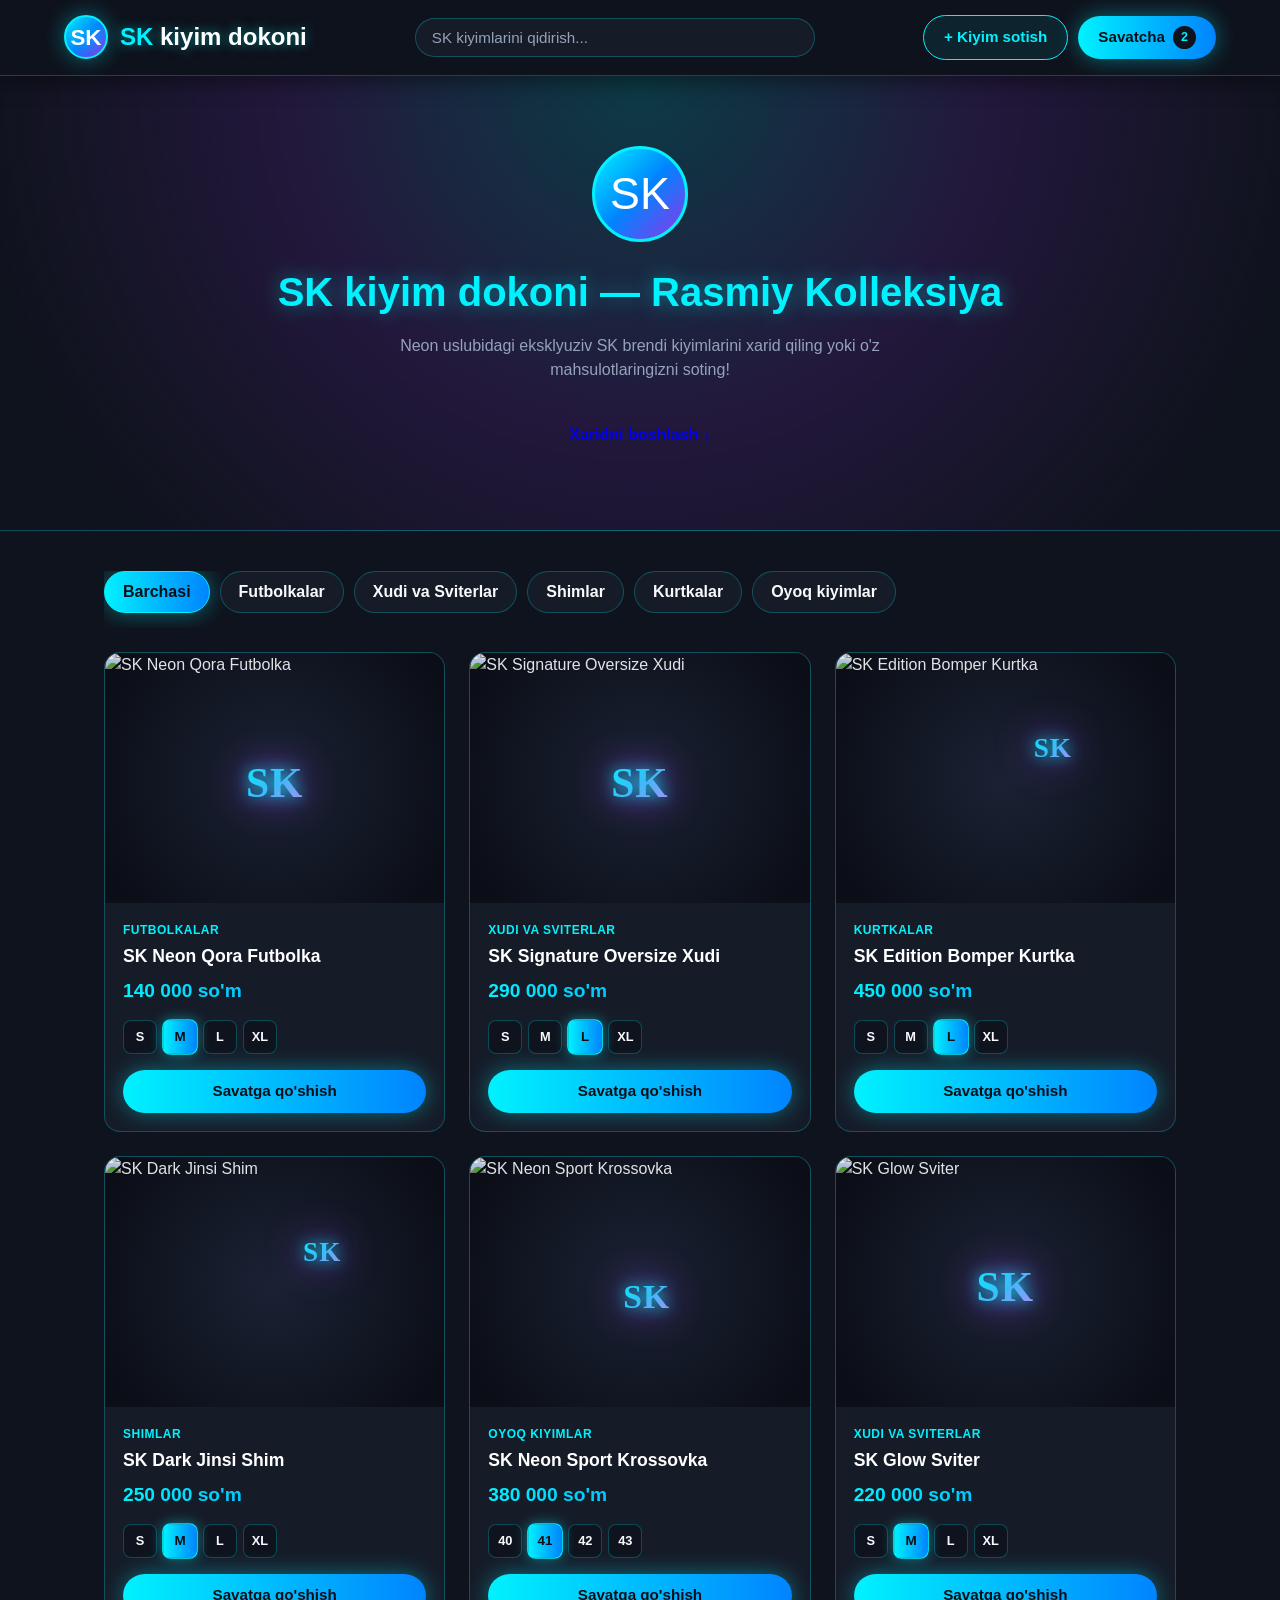
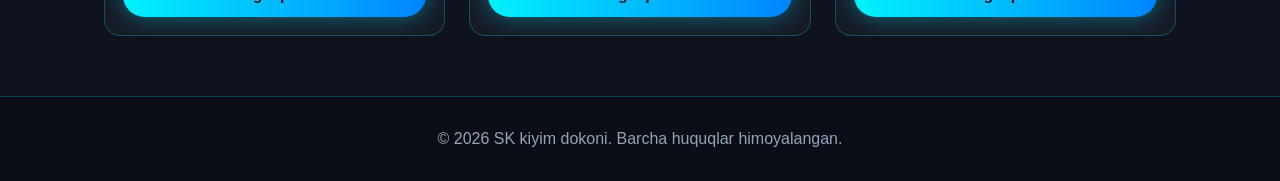
==== index.html @ 59a198b8 "sk kiyim" ====
<!DOCTYPE html>
<html lang="uz">
<head>
    <meta charset="UTF-8">
    <meta name="viewport" content="width=device-width, initial-scale=1.0">
    <title>SK kiyim dokoni — Rasmiy brend do'koni</title>
    <style>
        :root {
            --bg: #0f131d;
            --card-bg: #161b28;
            --cyan: #00f2fe;
            --blue: #0084ff;
            --purple: #9333ea;
            --text: #f8fafc;
            --muted: #94a3b8;
            --border: rgba(0, 242, 254, 0.25);
            --glow: 0 0 22px rgba(0, 242, 254, 0.4);
            --gradient-main: linear-gradient(135deg, #00f2fe 0%, #0084ff 50%, #9333ea 100%);
            --gradient-btn: linear-gradient(90deg, #00f2fe 0%, #0084ff 100%);
            --success: #00f2fe;
            --danger: #f43f5e;
        }

        * {
            box-sizing: border-box;
            margin: 0;
            padding: 0;
            font-family: 'Segoe UI', Tahoma, Geneva, Verdana, sans-serif;
        }

        html {
            scroll-behavior: smooth;
        }

        body {
            background-color: var(--bg);
            color: var(--text);
            line-height: 1.5;
            overflow-x: hidden;
        }

        /* ================= ANIMATSIYALAR ================= */
        @keyframes fadeInUp {
            from { opacity: 0; transform: translateY(25px); }
            to { opacity: 1; transform: translateY(0); }
        }

        @keyframes modalPop {
            from { opacity: 0; transform: scale(0.88) translateY(15px); }
            to { opacity: 1; transform: scale(1) translateY(0); }
        }

        @keyframes floatSlow {
            0%, 100% { transform: translateY(0px); }
            50% { transform: translateY(-6px); }
        }

        @keyframes pulseNeon {
            0%, 100% { 
                filter: drop-shadow(0 0 8px #00f2fe) drop-shadow(0 0 18px #9333ea);
                transform: scale(1);
            }
            50% { 
                filter: drop-shadow(0 0 14px #00f2fe) drop-shadow(0 0 28px #9333ea);
                transform: scale(1.05);
            }
        }

        /* ================= HEADER ================= */
        header {
            background: rgba(15, 19, 29, 0.92);
            backdrop-filter: blur(12px);
            border-bottom: 1px solid var(--border);
            position: sticky;
            top: 0;
            z-index: 100;
            padding: 15px 5%;
            display: flex;
            flex-wrap: wrap;
            justify-content: space-between;
            align-items: center;
            gap: 15px;
            box-shadow: 0 4px 25px rgba(0, 0, 0, 0.5);
        }

        .logo {
            display: flex;
            align-items: center;
            gap: 12px;
            font-size: 1.5rem;
            font-weight: 800;
            color: var(--cyan);
            text-decoration: none;
            text-shadow: 0 0 12px rgba(0, 242, 254, 0.5);
            transition: transform 0.3s ease;
        }

        .logo-circle {
            width: 44px;
            height: 44px;
            border-radius: 50%;
            background: var(--gradient-main);
            border: 2px solid var(--cyan);
            display: flex;
            align-items: center;
            justify-content: center;
            color: #ffffff;
            font-family: 'Brush Script MT', cursive, sans-serif;
            font-size: 1.4rem;
            box-shadow: var(--glow);
        }

        .logo:hover {
            transform: scale(1.03);
        }

        .logo span {
            color: #ffffff;
            font-weight: 600;
        }

        .search-bar {
            flex: 1;
            max-width: 400px;
            min-width: 200px;
            display: flex;
        }

        .search-bar input {
            width: 100%;
            padding: 10px 16px;
            background: var(--card-bg);
            color: var(--text);
            border: 1px solid var(--border);
            border-radius: 999px;
            font-size: 0.95rem;
            outline: none;
            transition: all 0.25s ease;
        }

        .search-bar input::placeholder {
            color: var(--muted);
        }

        .search-bar input:focus {
            border-color: var(--cyan);
            box-shadow: 0 0 15px rgba(0, 242, 254, 0.25);
        }

        .header-actions {
            display: flex;
            gap: 10px;
            align-items: center;
        }

        .btn {
            padding: 10px 20px;
            border: none;
            border-radius: 999px;
            font-size: 0.95rem;
            font-weight: 700;
            cursor: pointer;
            text-decoration: none;
            transition: transform 0.15s ease, box-shadow 0.25s ease, background 0.25s ease;
            display: inline-flex;
            align-items: center;
            justify-content: center;
            gap: 8px;
        }

        .btn:active {
            transform: scale(0.95);
        }

        .btn-primary {
            background: var(--gradient-btn);
            color: #0b0f17;
            box-shadow: var(--glow);
        }

        .btn-primary:hover {
            box-shadow: 0 0 28px rgba(0, 242, 254, 0.7);
            transform: translateY(-2px);
        }

        .btn-outline {
            background: rgba(0, 242, 254, 0.08);
            border: 1px solid var(--cyan);
            color: var(--cyan);
        }

        .btn-outline:hover {
            background: rgba(0, 242, 254, 0.18);
            box-shadow: 0 0 16px rgba(0, 242, 254, 0.35);
        }

        .badge {
            background: #0f131d;
            color: var(--cyan);
            font-size: 0.78rem;
            font-weight: 800;
            padding: 2px 8px;
            border-radius: 999px;
        }

        /* ================= HERO BANNER ================= */
        .hero {
            background: radial-gradient(circle at top center, rgba(0, 242, 254, 0.18) 0%, rgba(147, 51, 234, 0.15) 45%, #0f131d 85%);
            border-bottom: 1px solid var(--border);
            padding: 70px 5%;
            text-align: center;
        }

        .hero-badge {
            width: 96px;
            height: 96px;
            margin: 0 auto 20px;
            border-radius: 50%;
            background: var(--gradient-main);
            border: 3px solid var(--cyan);
            display: flex;
            align-items: center;
            justify-content: center;
            font-family: 'Brush Script MT', cursive, sans-serif;
            font-size: 2.8rem;
            color: #ffffff;
            animation: pulseNeon 3s infinite ease-in-out;
        }

        .hero h1 {
            font-size: 2.5rem;
            margin-bottom: 12px;
            color: var(--cyan);
            text-shadow: 0 0 20px rgba(0, 242, 254, 0.45);
            animation: fadeInUp 0.7s ease-out forwards;
        }

        .hero p {
            color: var(--muted);
            max-width: 600px;
            margin: 0 auto 28px;
            opacity: 0;
            animation: fadeInUp 0.7s ease-out 0.2s forwards;
        }

        .hero .btn {
            opacity: 0;
            animation: fadeInUp 0.7s ease-out 0.4s forwards, floatSlow 3s ease-in-out 1.2s infinite;
            padding: 13px 30px;
            font-size: 1rem;
        }

        /* ================= KATEGORIYA FILTRI (SOF CSS) ================= */
        .container {
            max-width: 1200px;
            margin: 40px auto;
            padding: 0 5%;
        }

        .filter-radio {
            display: none;
        }

        .categories {
            display: flex;
            gap: 10px;
            overflow-x: auto;
            padding-bottom: 15px;
            margin-bottom: 24px;
        }

        .cat-btn {
            padding: 8px 18px;
            background: var(--card-bg);
            color: var(--text);
            border: 1px solid var(--border);
            border-radius: 999px;
            cursor: pointer;
            font-weight: 600;
            white-space: nowrap;
            transition: all 0.25s ease;
            user-select: none;
        }

        .cat-btn:hover {
            transform: translateY(-2px);
            border-color: var(--cyan);
            color: var(--cyan);
        }

        #cat-all:checked ~ .categories label[for="cat-all"],
        #cat-tshirt:checked ~ .categories label[for="cat-tshirt"],
        #cat-hoodie:checked ~ .categories label[for="cat-hoodie"],
        #cat-pants:checked ~ .categories label[for="cat-pants"],
        #cat-jacket:checked ~ .categories label[for="cat-jacket"],
        #cat-shoes:checked ~ .categories label[for="cat-shoes"] {
            background: var(--gradient-btn);
            color: #0b0f17;
            border-color: var(--cyan);
            box-shadow: var(--glow);
        }

        /* Filtrlash mantiqi */
        #cat-tshirt:checked ~ .products-grid .product-card:not([data-cat="tshirt"]),
        #cat-hoodie:checked ~ .products-grid .product-card:not([data-cat="hoodie"]),
        #cat-pants:checked ~ .products-grid .product-card:not([data-cat="pants"]),
        #cat-jacket:checked ~ .products-grid .product-card:not([data-cat="jacket"]),
        #cat-shoes:checked ~ .products-grid .product-card:not([data-cat="shoes"]) {
            display: none;
        }

        /* ================= PRODUCT GRID ================= */
        .products-grid {
            display: grid;
            grid-template-columns: repeat(auto-fill, minmax(260px, 1fr));
            gap: 24px;
        }

        .product-card {
            background: var(--card-bg);
            border: 1px solid var(--border);
            border-radius: 16px;
            overflow: hidden;
            display: flex;
            flex-direction: column;
            animation: fadeInUp 0.5s ease-out forwards;
            transition: transform 0.35s ease, box-shadow 0.35s ease, border-color 0.35s ease;
        }

        .product-card:hover {
            transform: translateY(-8px);
            border-color: var(--cyan);
            box-shadow: 0 12px 32px rgba(0, 242, 254, 0.22);
        }

        .img-wrapper {
            width: 100%;
            height: 250px;
            overflow: hidden;
            background: radial-gradient(circle at center, #1b2234 0%, #0b0e17 90%);
            position: relative;
        }

        .product-img {
            width: 100%;
            height: 100%;
            object-fit: cover;
            filter: brightness(0.88) contrast(1.06);
            transition: transform 0.5s ease;
        }

        .product-card:hover .product-img {
            transform: scale(1.08);
        }

        /* Kiyimdagi Neon SK Brend Yozuvi */
        .sk-brand-print {
            position: absolute;
            top: 52%;
            left: 50%;
            transform: translate(-50%, -50%);
            font-family: 'Brush Script MT', 'Segoe Script', cursive;
            font-size: 2.6rem;
            font-weight: 900;
            background: linear-gradient(135deg, #00f2fe 0%, #38bdf8 50%, #c084fc 100%);
            -webkit-background-clip: text;
            -webkit-text-fill-color: transparent;
            filter: drop-shadow(0 0 8px rgba(0, 242, 254, 0.95)) drop-shadow(0 0 18px rgba(147, 51, 234, 0.85));
            pointer-events: none;
            user-select: none;
            letter-spacing: 1px;
        }

        .sk-brand-print.chest {
            top: 38%;
            left: 64%;
            font-size: 1.7rem;
        }

        .sk-brand-print.shoe {
            top: 56%;
            left: 52%;
            font-size: 2.1rem;
        }

        .product-info {
            padding: 18px;
            display: flex;
            flex-direction: column;
            flex: 1;
        }

        .product-cat {
            font-size: 0.75rem;
            text-transform: uppercase;
            color: var(--cyan);
            font-weight: 700;
            letter-spacing: 0.5px;
            margin-bottom: 4px;
        }

        .product-title {
            font-size: 1.1rem;
            font-weight: 700;
            color: #ffffff;
            margin-bottom: 8px;
        }

        .product-price {
            font-size: 1.2rem;
            font-weight: 800;
            background: var(--gradient-btn);
            -webkit-background-clip: text;
            -webkit-text-fill-color: transparent;
            margin-bottom: 14px;
        }

        /* O'lcham tanlash (Sof CSS Radio) */
        .sizes {
            display: flex;
            gap: 6px;
            margin-bottom: 16px;
        }

        .sizes input[type="radio"] {
            display: none;
        }

        .size-label {
            width: 34px;
            height: 34px;
            border: 1px solid var(--border);
            background: #0f131d;
            color: var(--text);
            border-radius: 8px;
            font-size: 0.8rem;
            font-weight: 600;
            cursor: pointer;
            display: flex;
            align-items: center;
            justify-content: center;
            transition: all 0.2s ease;
        }

        .size-label:hover {
            border-color: var(--cyan);
            color: var(--cyan);
            transform: scale(1.08);
        }

        .sizes input[type="radio"]:checked + .size-label {
            background: var(--gradient-btn);
            color: #0b0f17;
            border-color: var(--cyan);
            box-shadow: 0 0 12px rgba(0, 242, 254, 0.45);
            transform: scale(1.05);
        }

        .add-cart-btn {
            margin-top: auto;
            width: 100%;
        }

        /* ================= MODAL OYNALAR (:target) ================= */
        .modal-overlay {
            position: fixed;
            inset: 0;
            background: rgba(8, 10, 15, 0.8);
            backdrop-filter: blur(6px);
            display: none;
            justify-content: center;
            align-items: center;
            z-index: 200;
            padding: 20px;
        }

        .modal-overlay:target {
            display: flex;
        }

        .modal-backdrop {
            position: fixed;
            inset: 0;
            cursor: default;
        }

        .modal {
            background: var(--card-bg);
            border: 1px solid var(--cyan);
            border-radius: 18px;
            width: 100%;
            max-width: 500px;
            max-height: 90vh;
            overflow-y: auto;
            padding: 24px;
            position: relative;
            z-index: 210;
            box-shadow: 0 0 35px rgba(0, 242, 254, 0.28);
            animation: modalPop 0.3s ease forwards;
        }

        .modal-header {
            display: flex;
            justify-content: space-between;
            align-items: center;
            margin-bottom: 20px;
            padding-bottom: 12px;
            border-bottom: 1px solid var(--border);
        }

        .modal-header h3 {
            color: var(--cyan);
        }

        .close-btn {
            text-decoration: none;
            font-size: 1.7rem;
            line-height: 1;
            color: var(--muted);
            transition: transform 0.2s ease, color 0.2s ease;
        }

        .close-btn:hover {
            color: var(--danger);
            transform: rotate(90deg);
        }

        /* Forms */
        .form-group {
            margin-bottom: 15px;
        }

        .form-group label {
            display: block;
            font-size: 0.9rem;
            font-weight: 600;
            margin-bottom: 6px;
            color: var(--text);
        }

        .form-group input, .form-group select {
            width: 100%;
            padding: 11px 14px;
            background: #0f131d;
            color: var(--text);
            border: 1px solid var(--border);
            border-radius: 10px;
            font-size: 0.95rem;
            transition: border-color 0.2s, box-shadow 0.2s;
        }

        .form-group input:focus, .form-group select:focus {
            outline: none;
            border-color: var(--cyan);
            box-shadow: 0 0 12px rgba(0, 242, 254, 0.25);
        }

        /* Cart Items */
        .cart-item {
            display: flex;
            justify-content: space-between;
            align-items: center;
            padding: 12px 0;
            border-bottom: 1px solid var(--border);
            gap: 10px;
        }

        .cart-item-info h4 {
            font-size: 0.95rem;
            color: #ffffff;
        }

        .cart-item-info p {
            font-size: 0.85rem;
            color: var(--muted);
        }

        .cart-item strong {
            color: var(--cyan);
        }

        .cart-total {
            margin-top: 20px;
            font-size: 1.2rem;
            font-weight: 800;
            display: flex;
            justify-content: space-between;
            color: var(--cyan);
        }

        footer {
            text-align: center;
            padding: 30px;
            color: var(--muted);
            border-top: 1px solid var(--border);
            margin-top: 60px;
            background: #0b0e16;
        }
    </style>
</head>
<body>

    <!-- Header -->
    <header>
        <a href="#top" class="logo">
            <div class="logo-circle">SK</div>
            <div>SK <span>kiyim dokoni</span></div>
        </a>
        
        <form action="#catalog" class="search-bar">
            <input type="text" placeholder="SK kiyimlarini qidirish...">
        </form>

        <div class="header-actions">
            <a href="#sellModal" class="btn btn-outline">+ Kiyim sotish</a>
            <a href="#cartModal" class="btn btn-primary">
                Savatcha <span class="badge">2</span>
            </a>
        </div>
    </header>

    <!-- Hero -->
    <section class="hero" id="top">
        <div class="hero-badge">SK</div>
        <h1>SK kiyim dokoni — Rasmiy Kolleksiya</h1>
        <p>Neon uslubidagi eksklyuziv SK brendi kiyimlarini xarid qiling yoki o'z mahsulotlaringizni soting!</p>
        <a href="#catalog" class="btn">Xaridni boshlash ↓</a>
    </section>

    <!-- Main Content -->
    <main class="container" id="catalog">
        <!-- Kategoriya radio tugmalari -->
        <input type="radio" name="category" id="cat-all" class="filter-radio" checked>
        <input type="radio" name="category" id="cat-tshirt" class="filter-radio">
        <input type="radio" name="category" id="cat-hoodie" class="filter-radio">
        <input type="radio" name="category" id="cat-pants" class="filter-radio">
        <input type="radio" name="category" id="cat-jacket" class="filter-radio">
        <input type="radio" name="category" id="cat-shoes" class="filter-radio">

        <div class="categories">
            <label for="cat-all" class="cat-btn">Barchasi</label>
            <label for="cat-tshirt" class="cat-btn">Futbolkalar</label>
            <label for="cat-hoodie" class="cat-btn">Xudi va Sviterlar</label>
            <label for="cat-pants" class="cat-btn">Shimlar</label>
            <label for="cat-jacket" class="cat-btn">Kurtkalar</label>
            <label for="cat-shoes" class="cat-btn">Oyoq kiyimlar</label>
        </div>

        <div class="products-grid">
            <!-- 1-Mahsulot -->
            <div class="product-card" data-cat="tshirt">
                <div class="img-wrapper">
                    <img src="https://images.unsplash.com/photo-1583743814966-8936f5b7be1a?auto=format&fit=crop&w=500&q=80" alt="SK Neon Qora Futbolka" class="product-img">
                    <span class="sk-brand-print">SK</span>
                </div>
                <div class="product-info">
                    <span class="product-cat">Futbolkalar</span>
                    <h3 class="product-title">SK Neon Qora Futbolka</h3>
                    <div class="product-price">140 000 so'm</div>
                    <div class="sizes">
                        <input type="radio" name="size1" id="s1-s"><label for="s1-s" class="size-label">S</label>
                        <input type="radio" name="size1" id="s1-m" checked><label for="s1-m" class="size-label">M</label>
                        <input type="radio" name="size1" id="s1-l"><label for="s1-l" class="size-label">L</label>
                        <input type="radio" name="size1" id="s1-xl"><label for="s1-xl" class="size-label">XL</label>
                    </div>
                    <a href="#addedModal" class="btn btn-primary add-cart-btn">Savatga qo'shish</a>
                </div>
            </div>

            <!-- 2-Mahsulot -->
            <div class="product-card" data-cat="hoodie">
                <div class="img-wrapper">
                    <img src="https://images.unsplash.com/photo-1556821840-3a63f95609a7?auto=format&fit=crop&w=500&q=80" alt="SK Signature Oversize Xudi" class="product-img">
                    <span class="sk-brand-print">SK</span>
                </div>
                <div class="product-info">
                    <span class="product-cat">Xudi va Sviterlar</span>
                    <h3 class="product-title">SK Signature Oversize Xudi</h3>
                    <div class="product-price">290 000 so'm</div>
                    <div class="sizes">
                        <input type="radio" name="size2" id="s2-s"><label for="s2-s" class="size-label">S</label>
                        <input type="radio" name="size2" id="s2-m"><label for="s2-m" class="size-label">M</label>
                        <input type="radio" name="size2" id="s2-l" checked><label for="s2-l" class="size-label">L</label>
                        <input type="radio" name="size2" id="s2-xl"><label for="s2-xl" class="size-label">XL</label>
                    </div>
                    <a href="#addedModal" class="btn btn-primary add-cart-btn">Savatga qo'shish</a>
                </div>
            </div>

            <!-- 3-Mahsulot -->
            <div class="product-card" data-cat="jacket">
                <div class="img-wrapper">
                    <img src="https://images.unsplash.com/photo-1591047139829-d91aecb6caea?auto=format&fit=crop&w=500&q=80" alt="SK Edition Bomper Kurtka" class="product-img">
                    <span class="sk-brand-print chest">SK</span>
                </div>
                <div class="product-info">
                    <span class="product-cat">Kurtkalar</span>
                    <h3 class="product-title">SK Edition Bomper Kurtka</h3>
                    <div class="product-price">450 000 so'm</div>
                    <div class="sizes">
                        <input type="radio" name="size4" id="s4-s"><label for="s4-s" class="size-label">S</label>
                        <input type="radio" name="size4" id="s4-m"><label for="s4-m" class="size-label">M</label>
                        <input type="radio" name="size4" id="s4-l" checked><label for="s4-l" class="size-label">L</label>
                        <input type="radio" name="size4" id="s4-xl"><label for="s4-xl" class="size-label">XL</label>
                    </div>
                    <a href="#addedModal" class="btn btn-primary add-cart-btn">Savatga qo'shish</a>
                </div>
            </div>

            <!-- 4-Mahsulot -->
            <div class="product-card" data-cat="pants">
                <div class="img-wrapper">
                    <img src="https://images.unsplash.com/photo-1542272604-787c3835535d?auto=format&fit=crop&w=500&q=80" alt="SK Dark Jinsi Shim" class="product-img">
                    <span class="sk-brand-print chest">SK</span>
                </div>
                <div class="product-info">
                    <span class="product-cat">Shimlar</span>
                    <h3 class="product-title">SK Dark Jinsi Shim</h3>
                    <div class="product-price">250 000 so'm</div>
                    <div class="sizes">
                        <input type="radio" name="size3" id="s3-s"><label for="s3-s" class="size-label">S</label>
                        <input type="radio" name="size3" id="s3-m" checked><label for="s3-m" class="size-label">M</label>
                        <input type="radio" name="size3" id="s3-l"><label for="s3-l" class="size-label">L</label>
                        <input type="radio" name="size3" id="s3-xl"><label for="s3-xl" class="size-label">XL</label>
                    </div>
                    <a href="#addedModal" class="btn btn-primary add-cart-btn">Savatga qo'shish</a>
                </div>
            </div>

            <!-- 5-Mahsulot (Siz yuborgan rasm havolasi + SK) -->
            <div class="product-card" data-cat="shoes">
                <div class="img-wrapper">
                    <img src="https://encrypted-tbn0.gstatic.com/images?q=tbn:ANd9GcSYnyiUAAEx10zH_8e_V7BM7HjSpdD9nHaO6llqJdpYsA&s=10" alt="SK Neon Sport Krossovka" class="product-img">
                    <span class="sk-brand-print shoe">SK</span>
                </div>
                <div class="product-info">
                    <span class="product-cat">Oyoq kiyimlar</span>
                    <h3 class="product-title">SK Neon Sport Krossovka</h3>
                    <div class="product-price">380 000 so'm</div>
                    <div class="sizes">
                        <input type="radio" name="size5" id="s5-40"><label for="s5-40" class="size-label">40</label>
                        <input type="radio" name="size5" id="s5-41" checked><label for="s5-41" class="size-label">41</label>
                        <input type="radio" name="size5" id="s5-42"><label for="s5-42" class="size-label">42</label>
                        <input type="radio" name="size5" id="s5-43"><label for="s5-43" class="size-label">43</label>
                    </div>
                    <a href="#addedModal" class="btn btn-primary add-cart-btn">Savatga qo'shish</a>
                </div>
            </div>

            <!-- 6-Mahsulot -->
            <div class="product-card" data-cat="hoodie">
                <div class="img-wrapper">
                    <img src="https://images.unsplash.com/photo-1620799140408-edc6dcb6d633?auto=format&fit=crop&w=500&q=80" alt="SK Glow Sviter" class="product-img">
                    <span class="sk-brand-print">SK</span>
                </div>
                <div class="product-info">
                    <span class="product-cat">Xudi va Sviterlar</span>
                    <h3 class="product-title">SK Glow Sviter</h3>
                    <div class="product-price">220 000 so'm</div>
                    <div class="sizes">
                        <input type="radio" name="size6" id="s6-s"><label for="s6-s" class="size-label">S</label>
                        <input type="radio" name="size6" id="s6-m" checked><label for="s6-m" class="size-label">M</label>
                        <input type="radio" name="size6" id="s6-l"><label for="s6-l" class="size-label">L</label>
                        <input type="radio" name="size6" id="s6-xl"><label for="s6-xl" class="size-label">XL</label>
                    </div>
                    <a href="#addedModal" class="btn btn-primary add-cart-btn">Savatga qo'shish</a>
                </div>
            </div>
        </div>
    </main>

    <!-- Kiyim sotish modali -->
    <div class="modal-overlay" id="sellModal">
        <a href="#catalog" class="modal-backdrop"></a>
        <div class="modal">
            <div class="modal-header">
                <h3>Yangi SK kiyim sotuvga qo'yish</h3>
                <a href="#catalog" class="close-btn">&times;</a>
            </div>
            <form action="#successModal">
                <div class="form-group">
                    <label>Kiyim nomi</label>
                    <input type="text" placeholder="Masalan: SK Neon Oversize Futbolka" required>
                </div>
                <div class="form-group">
                    <label>Narxi (so'm)</label>
                    <input type="number" placeholder="Masalan: 150000" min="1000" required>
                </div>
                <div class="form-group">
                    <label>Kategoriya</label>
                    <select>
                        <option>Futbolkalar</option>
                        <option>Xudi va Sviterlar</option>
                        <option>Shimlar</option>
                        <option>Kurtkalar</option>
                        <option>Oyoq kiyimlar</option>
                    </select>
                </div>
                <div class="form-group">
                    <label>Rasm havolasi (URL) — ixtiyoriy</label>
                    <input type="url" placeholder="https://example.com/rasm.jpg">
                </div>
                <button type="submit" class="btn btn-primary" style="width: 100%;">
                    Do'konga joylash
                </button>
            </form>
        </div>
    </div>

    <!-- Savatcha modali -->
    <div class="modal-overlay" id="cartModal">
        <a href="#catalog" class="modal-backdrop"></a>
        <div class="modal">
            <div class="modal-header">
                <h3>Sizning savatchangiz</h3>
                <a href="#catalog" class="close-btn">&times;</a>
            </div>
            
            <div class="cart-item">
                <div class="cart-item-info">
                    <h4>SK Neon Qora Futbolka (M)</h4>
                    <p>140 000 so'm x 1</p>
                </div>
                <strong>140 000 so'm</strong>
            </div>

            <div class="cart-item">
                <div class="cart-item-info">
                    <h4>SK Signature Oversize Xudi (L)</h4>
                    <p>290 000 so'm x 1</p>
                </div>
                <strong>290 000 so'm</strong>
            </div>

            <div class="cart-total">
                <span>Jami summa:</span>
                <span>430 000 so'm</span>
            </div>

            <form action="#successModal" style="margin-top: 20px; border-top: 1px solid var(--border); padding-top: 15px;">
                <h4 style="margin-bottom: 10px; color: #ffffff;">Buyurtma berish</h4>
                <div class="form-group">
                    <input type="text" placeholder="Ismingiz" required>
                </div>
                <div class="form-group">
                    <input type="tel" placeholder="Telefon raqamingiz (+998...)" required>
                </div>
                <div class="form-group">
                    <input type="text" placeholder="Yetkazib berish manzili" required>
                </div>
                <button type="submit" class="btn btn-primary" style="width: 100%;">
                    Buyurtmani tasdiqlash
                </button>
            </form>
        </div>
    </div>

    <!-- Savatga qo'shildi bildirishnomasi -->
    <div class="modal-overlay" id="addedModal">
        <a href="#catalog" class="modal-backdrop"></a>
        <div class="modal" style="text-align: center; max-width: 380px;">
            <h3 style="margin-bottom: 10px; color: var(--success);">✓ Savatchaga qo'shildi!</h3>
            <p style="color: var(--muted); margin-bottom: 20px;">Tanlangan SK brend kiyimi savatchangizga muvaffaqiyatli qo'shildi.</p>
            <div style="display: flex; gap: 10px; justify-content: center;">
                <a href="#catalog" class="btn btn-outline">Davom etish</a>
                <a href="#cartModal" class="btn btn-primary">Savatchaga o'tish</a>
            </div>
        </div>
    </div>

    <!-- Muvaffaqiyatli yuborildi modali -->
    <div class="modal-overlay" id="successModal">
        <a href="#catalog" class="modal-backdrop"></a>
        <div class="modal" style="text-align: center; max-width: 380px;">
            <h3 style="margin-bottom: 10px; color: var(--success);">✓ Muvaffaqiyatli bajarildi!</h3>
            <p style="color: var(--muted); margin-bottom: 20px;">So'rovingiz qabul qilindi. Tez orada operatorlarimiz bog'lanishadi.</p>
            <a href="#catalog" class="btn btn-primary" style="width: 100%;">Bosh sahifaga qaytish</a>
        </div>
    </div>

    <footer>
        &copy; 2026 SK kiyim dokoni. Barcha huquqlar himoyalangan.
    </footer>

</body>
</html>
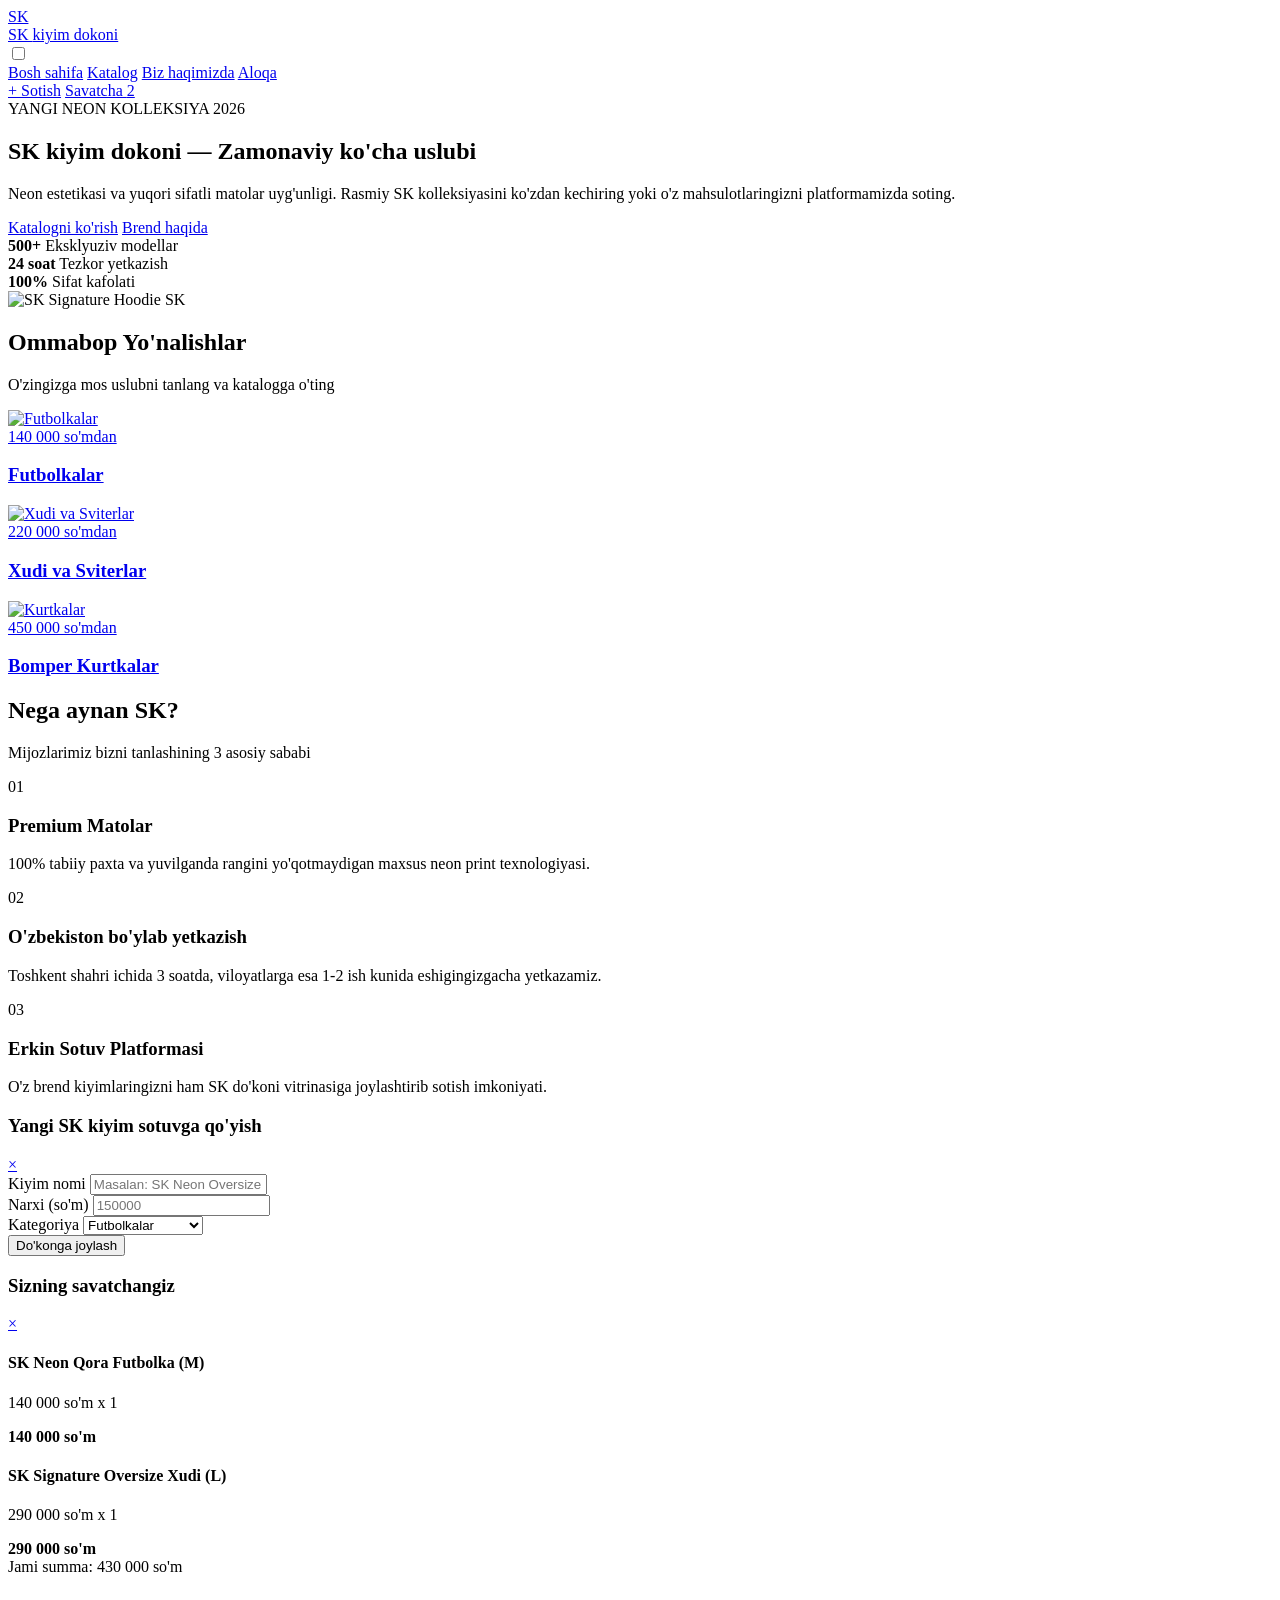
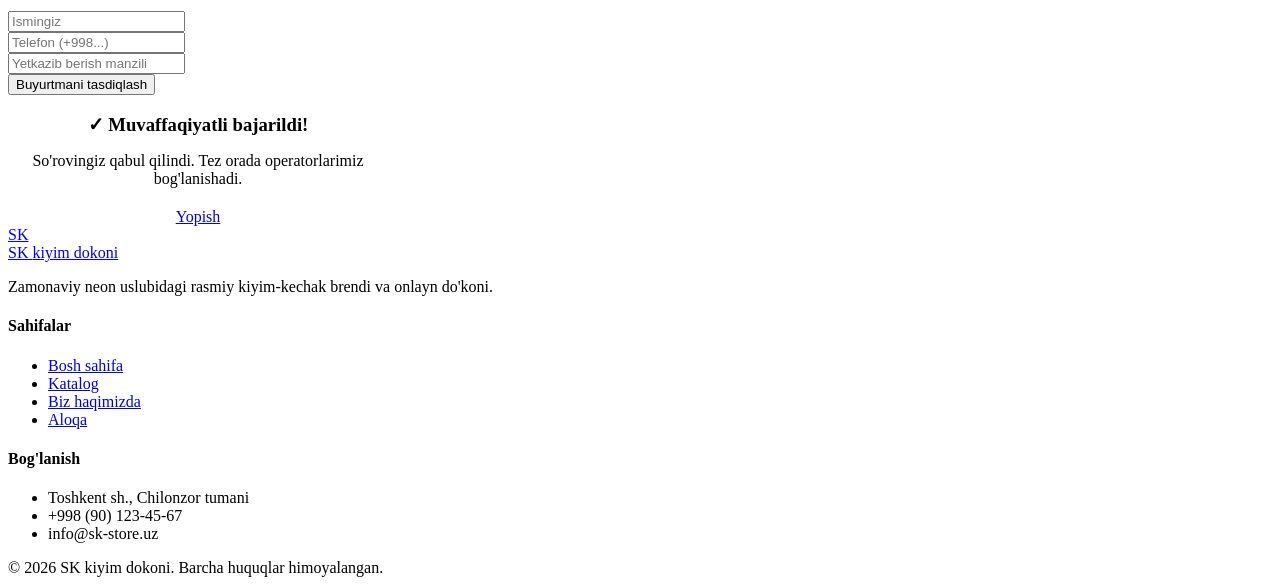
==== commit bcce84b1: "added pages" ====
--- a/index.html
+++ b/index.html
@@ -3,779 +3,144 @@
 <head>
     <meta charset="UTF-8">
     <meta name="viewport" content="width=device-width, initial-scale=1.0">
-    <title>SK kiyim dokoni — Rasmiy brend do'koni</title>
-    <style>
-        :root {
-            --bg: #0f131d;
-            --card-bg: #161b28;
-            --cyan: #00f2fe;
-            --blue: #0084ff;
-            --purple: #9333ea;
-            --text: #f8fafc;
-            --muted: #94a3b8;
-            --border: rgba(0, 242, 254, 0.25);
-            --glow: 0 0 22px rgba(0, 242, 254, 0.4);
-            --gradient-main: linear-gradient(135deg, #00f2fe 0%, #0084ff 50%, #9333ea 100%);
-            --gradient-btn: linear-gradient(90deg, #00f2fe 0%, #0084ff 100%);
-            --success: #00f2fe;
-            --danger: #f43f5e;
-        }
-
-        * {
-            box-sizing: border-box;
-            margin: 0;
-            padding: 0;
-            font-family: 'Segoe UI', Tahoma, Geneva, Verdana, sans-serif;
-        }
-
-        html {
-            scroll-behavior: smooth;
-        }
-
-        body {
-            background-color: var(--bg);
-            color: var(--text);
-            line-height: 1.5;
-            overflow-x: hidden;
-        }
-
-        /* ================= ANIMATSIYALAR ================= */
-        @keyframes fadeInUp {
-            from { opacity: 0; transform: translateY(25px); }
-            to { opacity: 1; transform: translateY(0); }
-        }
-
-        @keyframes modalPop {
-            from { opacity: 0; transform: scale(0.88) translateY(15px); }
-            to { opacity: 1; transform: scale(1) translateY(0); }
-        }
-
-        @keyframes floatSlow {
-            0%, 100% { transform: translateY(0px); }
-            50% { transform: translateY(-6px); }
-        }
-
-        @keyframes pulseNeon {
-            0%, 100% { 
-                filter: drop-shadow(0 0 8px #00f2fe) drop-shadow(0 0 18px #9333ea);
-                transform: scale(1);
-            }
-            50% { 
-                filter: drop-shadow(0 0 14px #00f2fe) drop-shadow(0 0 28px #9333ea);
-                transform: scale(1.05);
-            }
-        }
-
-        /* ================= HEADER ================= */
-        header {
-            background: rgba(15, 19, 29, 0.92);
-            backdrop-filter: blur(12px);
-            border-bottom: 1px solid var(--border);
-            position: sticky;
-            top: 0;
-            z-index: 100;
-            padding: 15px 5%;
-            display: flex;
-            flex-wrap: wrap;
-            justify-content: space-between;
-            align-items: center;
-            gap: 15px;
-            box-shadow: 0 4px 25px rgba(0, 0, 0, 0.5);
-        }
-
-        .logo {
-            display: flex;
-            align-items: center;
-            gap: 12px;
-            font-size: 1.5rem;
-            font-weight: 800;
-            color: var(--cyan);
-            text-decoration: none;
-            text-shadow: 0 0 12px rgba(0, 242, 254, 0.5);
-            transition: transform 0.3s ease;
-        }
-
-        .logo-circle {
-            width: 44px;
-            height: 44px;
-            border-radius: 50%;
-            background: var(--gradient-main);
-            border: 2px solid var(--cyan);
-            display: flex;
-            align-items: center;
-            justify-content: center;
-            color: #ffffff;
-            font-family: 'Brush Script MT', cursive, sans-serif;
-            font-size: 1.4rem;
-            box-shadow: var(--glow);
-        }
-
-        .logo:hover {
-            transform: scale(1.03);
-        }
-
-        .logo span {
-            color: #ffffff;
-            font-weight: 600;
-        }
-
-        .search-bar {
-            flex: 1;
-            max-width: 400px;
-            min-width: 200px;
-            display: flex;
-        }
-
-        .search-bar input {
-            width: 100%;
-            padding: 10px 16px;
-            background: var(--card-bg);
-            color: var(--text);
-            border: 1px solid var(--border);
-            border-radius: 999px;
-            font-size: 0.95rem;
-            outline: none;
-            transition: all 0.25s ease;
-        }
-
-        .search-bar input::placeholder {
-            color: var(--muted);
-        }
-
-        .search-bar input:focus {
-            border-color: var(--cyan);
-            box-shadow: 0 0 15px rgba(0, 242, 254, 0.25);
-        }
-
-        .header-actions {
-            display: flex;
-            gap: 10px;
-            align-items: center;
-        }
-
-        .btn {
-            padding: 10px 20px;
-            border: none;
-            border-radius: 999px;
-            font-size: 0.95rem;
-            font-weight: 700;
-            cursor: pointer;
-            text-decoration: none;
-            transition: transform 0.15s ease, box-shadow 0.25s ease, background 0.25s ease;
-            display: inline-flex;
-            align-items: center;
-            justify-content: center;
-            gap: 8px;
-        }
-
-        .btn:active {
-            transform: scale(0.95);
-        }
-
-        .btn-primary {
-            background: var(--gradient-btn);
-            color: #0b0f17;
-            box-shadow: var(--glow);
-        }
-
-        .btn-primary:hover {
-            box-shadow: 0 0 28px rgba(0, 242, 254, 0.7);
-            transform: translateY(-2px);
-        }
-
-        .btn-outline {
-            background: rgba(0, 242, 254, 0.08);
-            border: 1px solid var(--cyan);
-            color: var(--cyan);
-        }
-
-        .btn-outline:hover {
-            background: rgba(0, 242, 254, 0.18);
-            box-shadow: 0 0 16px rgba(0, 242, 254, 0.35);
-        }
-
-        .badge {
-            background: #0f131d;
-            color: var(--cyan);
-            font-size: 0.78rem;
-            font-weight: 800;
-            padding: 2px 8px;
-            border-radius: 999px;
-        }
-
-        /* ================= HERO BANNER ================= */
-        .hero {
-            background: radial-gradient(circle at top center, rgba(0, 242, 254, 0.18) 0%, rgba(147, 51, 234, 0.15) 45%, #0f131d 85%);
-            border-bottom: 1px solid var(--border);
-            padding: 70px 5%;
-            text-align: center;
-        }
-
-        .hero-badge {
-            width: 96px;
-            height: 96px;
-            margin: 0 auto 20px;
-            border-radius: 50%;
-            background: var(--gradient-main);
-            border: 3px solid var(--cyan);
-            display: flex;
-            align-items: center;
-            justify-content: center;
-            font-family: 'Brush Script MT', cursive, sans-serif;
-            font-size: 2.8rem;
-            color: #ffffff;
-            animation: pulseNeon 3s infinite ease-in-out;
-        }
-
-        .hero h1 {
-            font-size: 2.5rem;
-            margin-bottom: 12px;
-            color: var(--cyan);
-            text-shadow: 0 0 20px rgba(0, 242, 254, 0.45);
-            animation: fadeInUp 0.7s ease-out forwards;
-        }
-
-        .hero p {
-            color: var(--muted);
-            max-width: 600px;
-            margin: 0 auto 28px;
-            opacity: 0;
-            animation: fadeInUp 0.7s ease-out 0.2s forwards;
-        }
-
-        .hero .btn {
-            opacity: 0;
-            animation: fadeInUp 0.7s ease-out 0.4s forwards, floatSlow 3s ease-in-out 1.2s infinite;
-            padding: 13px 30px;
-            font-size: 1rem;
-        }
-
-        /* ================= KATEGORIYA FILTRI (SOF CSS) ================= */
-        .container {
-            max-width: 1200px;
-            margin: 40px auto;
-            padding: 0 5%;
-        }
-
-        .filter-radio {
-            display: none;
-        }
-
-        .categories {
-            display: flex;
-            gap: 10px;
-            overflow-x: auto;
-            padding-bottom: 15px;
-            margin-bottom: 24px;
-        }
-
-        .cat-btn {
-            padding: 8px 18px;
-            background: var(--card-bg);
-            color: var(--text);
-            border: 1px solid var(--border);
-            border-radius: 999px;
-            cursor: pointer;
-            font-weight: 600;
-            white-space: nowrap;
-            transition: all 0.25s ease;
-            user-select: none;
-        }
-
-        .cat-btn:hover {
-            transform: translateY(-2px);
-            border-color: var(--cyan);
-            color: var(--cyan);
-        }
-
-        #cat-all:checked ~ .categories label[for="cat-all"],
-        #cat-tshirt:checked ~ .categories label[for="cat-tshirt"],
-        #cat-hoodie:checked ~ .categories label[for="cat-hoodie"],
-        #cat-pants:checked ~ .categories label[for="cat-pants"],
-        #cat-jacket:checked ~ .categories label[for="cat-jacket"],
-        #cat-shoes:checked ~ .categories label[for="cat-shoes"] {
-            background: var(--gradient-btn);
-            color: #0b0f17;
-            border-color: var(--cyan);
-            box-shadow: var(--glow);
-        }
-
-        /* Filtrlash mantiqi */
-        #cat-tshirt:checked ~ .products-grid .product-card:not([data-cat="tshirt"]),
-        #cat-hoodie:checked ~ .products-grid .product-card:not([data-cat="hoodie"]),
-        #cat-pants:checked ~ .products-grid .product-card:not([data-cat="pants"]),
-        #cat-jacket:checked ~ .products-grid .product-card:not([data-cat="jacket"]),
-        #cat-shoes:checked ~ .products-grid .product-card:not([data-cat="shoes"]) {
-            display: none;
-        }
-
-        /* ================= PRODUCT GRID ================= */
-        .products-grid {
-            display: grid;
-            grid-template-columns: repeat(auto-fill, minmax(260px, 1fr));
-            gap: 24px;
-        }
-
-        .product-card {
-            background: var(--card-bg);
-            border: 1px solid var(--border);
-            border-radius: 16px;
-            overflow: hidden;
-            display: flex;
-            flex-direction: column;
-            animation: fadeInUp 0.5s ease-out forwards;
-            transition: transform 0.35s ease, box-shadow 0.35s ease, border-color 0.35s ease;
-        }
-
-        .product-card:hover {
-            transform: translateY(-8px);
-            border-color: var(--cyan);
-            box-shadow: 0 12px 32px rgba(0, 242, 254, 0.22);
-        }
-
-        .img-wrapper {
-            width: 100%;
-            height: 250px;
-            overflow: hidden;
-            background: radial-gradient(circle at center, #1b2234 0%, #0b0e17 90%);
-            position: relative;
-        }
-
-        .product-img {
-            width: 100%;
-            height: 100%;
-            object-fit: cover;
-            filter: brightness(0.88) contrast(1.06);
-            transition: transform 0.5s ease;
-        }
-
-        .product-card:hover .product-img {
-            transform: scale(1.08);
-        }
-
-        /* Kiyimdagi Neon SK Brend Yozuvi */
-        .sk-brand-print {
-            position: absolute;
-            top: 52%;
-            left: 50%;
-            transform: translate(-50%, -50%);
-            font-family: 'Brush Script MT', 'Segoe Script', cursive;
-            font-size: 2.6rem;
-            font-weight: 900;
-            background: linear-gradient(135deg, #00f2fe 0%, #38bdf8 50%, #c084fc 100%);
-            -webkit-background-clip: text;
-            -webkit-text-fill-color: transparent;
-            filter: drop-shadow(0 0 8px rgba(0, 242, 254, 0.95)) drop-shadow(0 0 18px rgba(147, 51, 234, 0.85));
-            pointer-events: none;
-            user-select: none;
-            letter-spacing: 1px;
-        }
-
-        .sk-brand-print.chest {
-            top: 38%;
-            left: 64%;
-            font-size: 1.7rem;
-        }
-
-        .sk-brand-print.shoe {
-            top: 56%;
-            left: 52%;
-            font-size: 2.1rem;
-        }
-
-        .product-info {
-            padding: 18px;
-            display: flex;
-            flex-direction: column;
-            flex: 1;
-        }
-
-        .product-cat {
-            font-size: 0.75rem;
-            text-transform: uppercase;
-            color: var(--cyan);
-            font-weight: 700;
-            letter-spacing: 0.5px;
-            margin-bottom: 4px;
-        }
-
-        .product-title {
-            font-size: 1.1rem;
-            font-weight: 700;
-            color: #ffffff;
-            margin-bottom: 8px;
-        }
-
-        .product-price {
-            font-size: 1.2rem;
-            font-weight: 800;
-            background: var(--gradient-btn);
-            -webkit-background-clip: text;
-            -webkit-text-fill-color: transparent;
-            margin-bottom: 14px;
-        }
-
-        /* O'lcham tanlash (Sof CSS Radio) */
-        .sizes {
-            display: flex;
-            gap: 6px;
-            margin-bottom: 16px;
-        }
-
-        .sizes input[type="radio"] {
-            display: none;
-        }
-
-        .size-label {
-            width: 34px;
-            height: 34px;
-            border: 1px solid var(--border);
-            background: #0f131d;
-            color: var(--text);
-            border-radius: 8px;
-            font-size: 0.8rem;
-            font-weight: 600;
-            cursor: pointer;
-            display: flex;
-            align-items: center;
-            justify-content: center;
-            transition: all 0.2s ease;
-        }
-
-        .size-label:hover {
-            border-color: var(--cyan);
-            color: var(--cyan);
-            transform: scale(1.08);
-        }
-
-        .sizes input[type="radio"]:checked + .size-label {
-            background: var(--gradient-btn);
-            color: #0b0f17;
-            border-color: var(--cyan);
-            box-shadow: 0 0 12px rgba(0, 242, 254, 0.45);
-            transform: scale(1.05);
-        }
-
-        .add-cart-btn {
-            margin-top: auto;
-            width: 100%;
-        }
-
-        /* ================= MODAL OYNALAR (:target) ================= */
-        .modal-overlay {
-            position: fixed;
-            inset: 0;
-            background: rgba(8, 10, 15, 0.8);
-            backdrop-filter: blur(6px);
-            display: none;
-            justify-content: center;
-            align-items: center;
-            z-index: 200;
-            padding: 20px;
-        }
-
-        .modal-overlay:target {
-            display: flex;
-        }
-
-        .modal-backdrop {
-            position: fixed;
-            inset: 0;
-            cursor: default;
-        }
-
-        .modal {
-            background: var(--card-bg);
-            border: 1px solid var(--cyan);
-            border-radius: 18px;
-            width: 100%;
-            max-width: 500px;
-            max-height: 90vh;
-            overflow-y: auto;
-            padding: 24px;
-            position: relative;
-            z-index: 210;
-            box-shadow: 0 0 35px rgba(0, 242, 254, 0.28);
-            animation: modalPop 0.3s ease forwards;
-        }
-
-        .modal-header {
-            display: flex;
-            justify-content: space-between;
-            align-items: center;
-            margin-bottom: 20px;
-            padding-bottom: 12px;
-            border-bottom: 1px solid var(--border);
-        }
-
-        .modal-header h3 {
-            color: var(--cyan);
-        }
-
-        .close-btn {
-            text-decoration: none;
-            font-size: 1.7rem;
-            line-height: 1;
-            color: var(--muted);
-            transition: transform 0.2s ease, color 0.2s ease;
-        }
-
-        .close-btn:hover {
-            color: var(--danger);
-            transform: rotate(90deg);
-        }
-
-        /* Forms */
-        .form-group {
-            margin-bottom: 15px;
-        }
-
-        .form-group label {
-            display: block;
-            font-size: 0.9rem;
-            font-weight: 600;
-            margin-bottom: 6px;
-            color: var(--text);
-        }
-
-        .form-group input, .form-group select {
-            width: 100%;
-            padding: 11px 14px;
-            background: #0f131d;
-            color: var(--text);
-            border: 1px solid var(--border);
-            border-radius: 10px;
-            font-size: 0.95rem;
-            transition: border-color 0.2s, box-shadow 0.2s;
-        }
-
-        .form-group input:focus, .form-group select:focus {
-            outline: none;
-            border-color: var(--cyan);
-            box-shadow: 0 0 12px rgba(0, 242, 254, 0.25);
-        }
-
-        /* Cart Items */
-        .cart-item {
-            display: flex;
-            justify-content: space-between;
-            align-items: center;
-            padding: 12px 0;
-            border-bottom: 1px solid var(--border);
-            gap: 10px;
-        }
-
-        .cart-item-info h4 {
-            font-size: 0.95rem;
-            color: #ffffff;
-        }
-
-        .cart-item-info p {
-            font-size: 0.85rem;
-            color: var(--muted);
-        }
-
-        .cart-item strong {
-            color: var(--cyan);
-        }
-
-        .cart-total {
-            margin-top: 20px;
-            font-size: 1.2rem;
-            font-weight: 800;
-            display: flex;
-            justify-content: space-between;
-            color: var(--cyan);
-        }
-
-        footer {
-            text-align: center;
-            padding: 30px;
-            color: var(--muted);
-            border-top: 1px solid var(--border);
-            margin-top: 60px;
-            background: #0b0e16;
-        }
-    </style>
+    <title>SK kiyim dokoni — Bosh sahifa</title>
+    <link rel="stylesheet" href="style.css">
 </head>
 <body>
 
-    <!-- Header -->
     <header>
-        <a href="#top" class="logo">
+        <a href="index.html" class="logo">
             <div class="logo-circle">SK</div>
             <div>SK <span>kiyim dokoni</span></div>
         </a>
-        
-        <form action="#catalog" class="search-bar">
-            <input type="text" placeholder="SK kiyimlarini qidirish...">
-        </form>
+
+        <input type="checkbox" id="menu-toggle" class="menu-checkbox">
+        <label for="menu-toggle" class="hamburger">
+            <span></span><span></span><span></span>
+        </label>
+
+        <nav class="nav-links">
+            <a href="index.html" class="active">Bosh sahifa</a>
+            <a href="katalog.html">Katalog</a>
+            <a href="biz-haqimizda.html">Biz haqimizda</a>
+            <a href="aloqa.html">Aloqa</a>
+        </nav>
 
         <div class="header-actions">
-            <a href="#sellModal" class="btn btn-outline">+ Kiyim sotish</a>
+            <a href="#sellModal" class="btn btn-outline">+ Sotish</a>
             <a href="#cartModal" class="btn btn-primary">
-                Savatcha <span class="badge">2</span>
+                Savatcha <span class="badge-count">2</span>
             </a>
         </div>
     </header>
 
-    <!-- Hero -->
-    <section class="hero" id="top">
-        <div class="hero-badge">SK</div>
-        <h1>SK kiyim dokoni — Rasmiy Kolleksiya</h1>
-        <p>Neon uslubidagi eksklyuziv SK brendi kiyimlarini xarid qiling yoki o'z mahsulotlaringizni soting!</p>
-        <a href="#catalog" class="btn">Xaridni boshlash ↓</a>
-    </section>
-
-    <!-- Main Content -->
-    <main class="container" id="catalog">
-        <!-- Kategoriya radio tugmalari -->
-        <input type="radio" name="category" id="cat-all" class="filter-radio" checked>
-        <input type="radio" name="category" id="cat-tshirt" class="filter-radio">
-        <input type="radio" name="category" id="cat-hoodie" class="filter-radio">
-        <input type="radio" name="category" id="cat-pants" class="filter-radio">
-        <input type="radio" name="category" id="cat-jacket" class="filter-radio">
-        <input type="radio" name="category" id="cat-shoes" class="filter-radio">
-
-        <div class="categories">
-            <label for="cat-all" class="cat-btn">Barchasi</label>
-            <label for="cat-tshirt" class="cat-btn">Futbolkalar</label>
-            <label for="cat-hoodie" class="cat-btn">Xudi va Sviterlar</label>
-            <label for="cat-pants" class="cat-btn">Shimlar</label>
-            <label for="cat-jacket" class="cat-btn">Kurtkalar</label>
-            <label for="cat-shoes" class="cat-btn">Oyoq kiyimlar</label>
-        </div>
-
-        <div class="products-grid">
-            <!-- 1-Mahsulot -->
-            <div class="product-card" data-cat="tshirt">
-                <div class="img-wrapper">
-                    <img src="https://images.unsplash.com/photo-1583743814966-8936f5b7be1a?auto=format&fit=crop&w=500&q=80" alt="SK Neon Qora Futbolka" class="product-img">
+    <main>
+        <!-- Hero -->
+        <section class="hero">
+            <div class="container hero-grid">
+                <div class="hero-content fade-up">
+                    <span class="neon-pill">YANGI NEON KOLLEKSIYA 2026</span>
+                    <h1><span>SK kiyim dokoni</span> — Zamonaviy ko'cha uslubi</h1>
+                    <p>Neon estetikasi va yuqori sifatli matolar uyg'unligi. Rasmiy SK kolleksiyasini ko'zdan kechiring yoki o'z mahsulotlaringizni platformamizda soting.</p>
+                    <div class="hero-actions">
+                        <a href="katalog.html" class="btn btn-primary">Katalogni ko'rish</a>
+                        <a href="biz-haqimizda.html" class="btn btn-outline">Brend haqida</a>
+                    </div>
+                    <div class="hero-stats">
+                        <div>
+                            <strong>500+</strong>
+                            <span>Eksklyuziv modellar</span>
+                        </div>
+                        <div>
+                            <strong>24 soat</strong>
+                            <span>Tezkor yetkazish</span>
+                        </div>
+                        <div>
+                            <strong>100%</strong>
+                            <span>Sifat kafolati</span>
+                        </div>
+                    </div>
+                </div>
+
+                <div class="hero-visual float-anim">
+                    <img src="https://images.unsplash.com/photo-1556821840-3a63f95609a7?auto=format&fit=crop&w=700&q=80" alt="SK Signature Hoodie">
                     <span class="sk-brand-print">SK</span>
                 </div>
-                <div class="product-info">
-                    <span class="product-cat">Futbolkalar</span>
-                    <h3 class="product-title">SK Neon Qora Futbolka</h3>
-                    <div class="product-price">140 000 so'm</div>
-                    <div class="sizes">
-                        <input type="radio" name="size1" id="s1-s"><label for="s1-s" class="size-label">S</label>
-                        <input type="radio" name="size1" id="s1-m" checked><label for="s1-m" class="size-label">M</label>
-                        <input type="radio" name="size1" id="s1-l"><label for="s1-l" class="size-label">L</label>
-                        <input type="radio" name="size1" id="s1-xl"><label for="s1-xl" class="size-label">XL</label>
-                    </div>
-                    <a href="#addedModal" class="btn btn-primary add-cart-btn">Savatga qo'shish</a>
-                </div>
-            </div>
-
-            <!-- 2-Mahsulot -->
-            <div class="product-card" data-cat="hoodie">
-                <div class="img-wrapper">
-                    <img src="https://images.unsplash.com/photo-1556821840-3a63f95609a7?auto=format&fit=crop&w=500&q=80" alt="SK Signature Oversize Xudi" class="product-img">
-                    <span class="sk-brand-print">SK</span>
-                </div>
-                <div class="product-info">
-                    <span class="product-cat">Xudi va Sviterlar</span>
-                    <h3 class="product-title">SK Signature Oversize Xudi</h3>
-                    <div class="product-price">290 000 so'm</div>
-                    <div class="sizes">
-                        <input type="radio" name="size2" id="s2-s"><label for="s2-s" class="size-label">S</label>
-                        <input type="radio" name="size2" id="s2-m"><label for="s2-m" class="size-label">M</label>
-                        <input type="radio" name="size2" id="s2-l" checked><label for="s2-l" class="size-label">L</label>
-                        <input type="radio" name="size2" id="s2-xl"><label for="s2-xl" class="size-label">XL</label>
-                    </div>
-                    <a href="#addedModal" class="btn btn-primary add-cart-btn">Savatga qo'shish</a>
-                </div>
-            </div>
-
-            <!-- 3-Mahsulot -->
-            <div class="product-card" data-cat="jacket">
-                <div class="img-wrapper">
-                    <img src="https://images.unsplash.com/photo-1591047139829-d91aecb6caea?auto=format&fit=crop&w=500&q=80" alt="SK Edition Bomper Kurtka" class="product-img">
-                    <span class="sk-brand-print chest">SK</span>
-                </div>
-                <div class="product-info">
-                    <span class="product-cat">Kurtkalar</span>
-                    <h3 class="product-title">SK Edition Bomper Kurtka</h3>
-                    <div class="product-price">450 000 so'm</div>
-                    <div class="sizes">
-                        <input type="radio" name="size4" id="s4-s"><label for="s4-s" class="size-label">S</label>
-                        <input type="radio" name="size4" id="s4-m"><label for="s4-m" class="size-label">M</label>
-                        <input type="radio" name="size4" id="s4-l" checked><label for="s4-l" class="size-label">L</label>
-                        <input type="radio" name="size4" id="s4-xl"><label for="s4-xl" class="size-label">XL</label>
-                    </div>
-                    <a href="#addedModal" class="btn btn-primary add-cart-btn">Savatga qo'shish</a>
-                </div>
-            </div>
-
-            <!-- 4-Mahsulot -->
-            <div class="product-card" data-cat="pants">
-                <div class="img-wrapper">
-                    <img src="https://images.unsplash.com/photo-1542272604-787c3835535d?auto=format&fit=crop&w=500&q=80" alt="SK Dark Jinsi Shim" class="product-img">
-                    <span class="sk-brand-print chest">SK</span>
-                </div>
-                <div class="product-info">
-                    <span class="product-cat">Shimlar</span>
-                    <h3 class="product-title">SK Dark Jinsi Shim</h3>
-                    <div class="product-price">250 000 so'm</div>
-                    <div class="sizes">
-                        <input type="radio" name="size3" id="s3-s"><label for="s3-s" class="size-label">S</label>
-                        <input type="radio" name="size3" id="s3-m" checked><label for="s3-m" class="size-label">M</label>
-                        <input type="radio" name="size3" id="s3-l"><label for="s3-l" class="size-label">L</label>
-                        <input type="radio" name="size3" id="s3-xl"><label for="s3-xl" class="size-label">XL</label>
-                    </div>
-                    <a href="#addedModal" class="btn btn-primary add-cart-btn">Savatga qo'shish</a>
-                </div>
-            </div>
-
-            <!-- 5-Mahsulot (Siz yuborgan rasm havolasi + SK) -->
-            <div class="product-card" data-cat="shoes">
-                <div class="img-wrapper">
-                    <img src="https://encrypted-tbn0.gstatic.com/images?q=tbn:ANd9GcSYnyiUAAEx10zH_8e_V7BM7HjSpdD9nHaO6llqJdpYsA&s=10" alt="SK Neon Sport Krossovka" class="product-img">
-                    <span class="sk-brand-print shoe">SK</span>
-                </div>
-                <div class="product-info">
-                    <span class="product-cat">Oyoq kiyimlar</span>
-                    <h3 class="product-title">SK Neon Sport Krossovka</h3>
-                    <div class="product-price">380 000 so'm</div>
-                    <div class="sizes">
-                        <input type="radio" name="size5" id="s5-40"><label for="s5-40" class="size-label">40</label>
-                        <input type="radio" name="size5" id="s5-41" checked><label for="s5-41" class="size-label">41</label>
-                        <input type="radio" name="size5" id="s5-42"><label for="s5-42" class="size-label">42</label>
-                        <input type="radio" name="size5" id="s5-43"><label for="s5-43" class="size-label">43</label>
-                    </div>
-                    <a href="#addedModal" class="btn btn-primary add-cart-btn">Savatga qo'shish</a>
-                </div>
-            </div>
-
-            <!-- 6-Mahsulot -->
-            <div class="product-card" data-cat="hoodie">
-                <div class="img-wrapper">
-                    <img src="https://images.unsplash.com/photo-1620799140408-edc6dcb6d633?auto=format&fit=crop&w=500&q=80" alt="SK Glow Sviter" class="product-img">
-                    <span class="sk-brand-print">SK</span>
-                </div>
-                <div class="product-info">
-                    <span class="product-cat">Xudi va Sviterlar</span>
-                    <h3 class="product-title">SK Glow Sviter</h3>
-                    <div class="product-price">220 000 so'm</div>
-                    <div class="sizes">
-                        <input type="radio" name="size6" id="s6-s"><label for="s6-s" class="size-label">S</label>
-                        <input type="radio" name="size6" id="s6-m" checked><label for="s6-m" class="size-label">M</label>
-                        <input type="radio" name="size6" id="s6-l"><label for="s6-l" class="size-label">L</label>
-                        <input type="radio" name="size6" id="s6-xl"><label for="s6-xl" class="size-label">XL</label>
-                    </div>
-                    <a href="#addedModal" class="btn btn-primary add-cart-btn">Savatga qo'shish</a>
-                </div>
-            </div>
-        </div>
+            </div>
+        </section>
+
+        <!-- Mashhur Kategoriyalar -->
+        <section class="section">
+            <div class="container">
+                <div class="section-header">
+                    <h2>Ommabop Yo'nalishlar</h2>
+                    <p>O'zingizga mos uslubni tanlang va katalogga o'ting</p>
+                </div>
+
+                <div class="category-grid">
+                    <a href="katalog.html" class="cat-card">
+                        <img src="https://images.unsplash.com/photo-1583743814966-8936f5b7be1a?auto=format&fit=crop&w=600&q=80" alt="Futbolkalar">
+                        <div class="cat-overlay">
+                            <span class="price-tag">140 000 so'mdan</span>
+                            <h3>Futbolkalar</h3>
+                        </div>
+                    </a>
+
+                    <a href="katalog.html" class="cat-card">
+                        <img src="https://images.unsplash.com/photo-1620799140408-edc6dcb6d633?auto=format&fit=crop&w=600&q=80" alt="Xudi va Sviterlar">
+                        <div class="cat-overlay">
+                            <span class="price-tag">220 000 so'mdan</span>
+                            <h3>Xudi va Sviterlar</h3>
+                        </div>
+                    </a>
+
+                    <a href="katalog.html" class="cat-card">
+                        <img src="https://images.unsplash.com/photo-1591047139829-d91aecb6caea?auto=format&fit=crop&w=600&q=80" alt="Kurtkalar">
+                        <div class="cat-overlay">
+                            <span class="price-tag">450 000 so'mdan</span>
+                            <h3>Bomper Kurtkalar</h3>
+                        </div>
+                    </a>
+                </div>
+            </div>
+        </section>
+
+        <!-- Afzalliklar -->
+        <section class="section bg-darker">
+            <div class="container">
+                <div class="section-header">
+                    <h2>Nega aynan SK?</h2>
+                    <p>Mijozlarimiz bizni tanlashining 3 asosiy sababi</p>
+                </div>
+
+                <div class="features-grid">
+                    <div class="feature-box">
+                        <div class="icon-circle">01</div>
+                        <h3>Premium Matolar</h3>
+                        <p>100% tabiiy paxta va yuvilganda rangini yo'qotmaydigan maxsus neon print texnologiyasi.</p>
+                    </div>
+                    <div class="feature-box">
+                        <div class="icon-circle">02</div>
+                        <h3>O'zbekiston bo'ylab yetkazish</h3>
+                        <p>Toshkent shahri ichida 3 soatda, viloyatlarga esa 1-2 ish kunida eshigingizgacha yetkazamiz.</p>
+                    </div>
+                    <div class="feature-box">
+                        <div class="icon-circle">03</div>
+                        <h3>Erkin Sotuv Platformasi</h3>
+                        <p>O'z brend kiyimlaringizni ham SK do'koni vitrinasiga joylashtirib sotish imkoniyati.</p>
+                    </div>
+                </div>
+            </div>
+        </section>
     </main>
 
-    <!-- Kiyim sotish modali -->
+    <!-- Modallar -->
     <div class="modal-overlay" id="sellModal">
-        <a href="#catalog" class="modal-backdrop"></a>
+        <a href="#" class="modal-backdrop"></a>
         <div class="modal">
             <div class="modal-header">
                 <h3>Yangi SK kiyim sotuvga qo'yish</h3>
-                <a href="#catalog" class="close-btn">&times;</a>
+                <a href="#" class="close-btn">&times;</a>
             </div>
             <form action="#successModal">
                 <div class="form-group">
@@ -784,7 +149,7 @@
                 </div>
                 <div class="form-group">
                     <label>Narxi (so'm)</label>
-                    <input type="number" placeholder="Masalan: 150000" min="1000" required>
+                    <input type="number" placeholder="150000" min="1000" required>
                 </div>
                 <div class="form-group">
                     <label>Kategoriya</label>
@@ -796,26 +161,18 @@
                         <option>Oyoq kiyimlar</option>
                     </select>
                 </div>
-                <div class="form-group">
-                    <label>Rasm havolasi (URL) — ixtiyoriy</label>
-                    <input type="url" placeholder="https://example.com/rasm.jpg">
-                </div>
-                <button type="submit" class="btn btn-primary" style="width: 100%;">
-                    Do'konga joylash
-                </button>
+                <button type="submit" class="btn btn-primary full-width">Do'konga joylash</button>
             </form>
         </div>
     </div>
 
-    <!-- Savatcha modali -->
     <div class="modal-overlay" id="cartModal">
-        <a href="#catalog" class="modal-backdrop"></a>
+        <a href="#" class="modal-backdrop"></a>
         <div class="modal">
             <div class="modal-header">
                 <h3>Sizning savatchangiz</h3>
-                <a href="#catalog" class="close-btn">&times;</a>
-            </div>
-            
+                <a href="#" class="close-btn">&times;</a>
+            </div>
             <div class="cart-item">
                 <div class="cart-item-info">
                     <h4>SK Neon Qora Futbolka (M)</h4>
@@ -823,7 +180,6 @@
                 </div>
                 <strong>140 000 so'm</strong>
             </div>
-
             <div class="cart-item">
                 <div class="cart-item-info">
                     <h4>SK Signature Oversize Xudi (L)</h4>
@@ -831,55 +187,58 @@
                 </div>
                 <strong>290 000 so'm</strong>
             </div>
-
             <div class="cart-total">
                 <span>Jami summa:</span>
                 <span>430 000 so'm</span>
             </div>
-
             <form action="#successModal" style="margin-top: 20px; border-top: 1px solid var(--border); padding-top: 15px;">
-                <h4 style="margin-bottom: 10px; color: #ffffff;">Buyurtma berish</h4>
-                <div class="form-group">
-                    <input type="text" placeholder="Ismingiz" required>
-                </div>
-                <div class="form-group">
-                    <input type="tel" placeholder="Telefon raqamingiz (+998...)" required>
-                </div>
-                <div class="form-group">
-                    <input type="text" placeholder="Yetkazib berish manzili" required>
-                </div>
-                <button type="submit" class="btn btn-primary" style="width: 100%;">
-                    Buyurtmani tasdiqlash
-                </button>
+                <div class="form-group"><input type="text" placeholder="Ismingiz" required></div>
+                <div class="form-group"><input type="tel" placeholder="Telefon (+998...)" required></div>
+                <div class="form-group"><input type="text" placeholder="Yetkazib berish manzili" required></div>
+                <button type="submit" class="btn btn-primary full-width">Buyurtmani tasdiqlash</button>
             </form>
         </div>
     </div>
 
-    <!-- Savatga qo'shildi bildirishnomasi -->
-    <div class="modal-overlay" id="addedModal">
-        <a href="#catalog" class="modal-backdrop"></a>
-        <div class="modal" style="text-align: center; max-width: 380px;">
-            <h3 style="margin-bottom: 10px; color: var(--success);">✓ Savatchaga qo'shildi!</h3>
-            <p style="color: var(--muted); margin-bottom: 20px;">Tanlangan SK brend kiyimi savatchangizga muvaffaqiyatli qo'shildi.</p>
-            <div style="display: flex; gap: 10px; justify-content: center;">
-                <a href="#catalog" class="btn btn-outline">Davom etish</a>
-                <a href="#cartModal" class="btn btn-primary">Savatchaga o'tish</a>
-            </div>
-        </div>
-    </div>
-
-    <!-- Muvaffaqiyatli yuborildi modali -->
     <div class="modal-overlay" id="successModal">
-        <a href="#catalog" class="modal-backdrop"></a>
+        <a href="#" class="modal-backdrop"></a>
         <div class="modal" style="text-align: center; max-width: 380px;">
             <h3 style="margin-bottom: 10px; color: var(--success);">✓ Muvaffaqiyatli bajarildi!</h3>
             <p style="color: var(--muted); margin-bottom: 20px;">So'rovingiz qabul qilindi. Tez orada operatorlarimiz bog'lanishadi.</p>
-            <a href="#catalog" class="btn btn-primary" style="width: 100%;">Bosh sahifaga qaytish</a>
+            <a href="#" class="btn btn-primary full-width">Yopish</a>
         </div>
     </div>
 
     <footer>
-        &copy; 2026 SK kiyim dokoni. Barcha huquqlar himoyalangan.
+        <div class="container footer-grid">
+            <div>
+                <a href="index.html" class="logo" style="margin-bottom: 12px;">
+                    <div class="logo-circle">SK</div>
+                    <div>SK <span>kiyim dokoni</span></div>
+                </a>
+                <p>Zamonaviy neon uslubidagi rasmiy kiyim-kechak brendi va onlayn do'koni.</p>
+            </div>
+            <div>
+                <h4>Sahifalar</h4>
+                <ul>
+                    <li><a href="index.html">Bosh sahifa</a></li>
+                    <li><a href="katalog.html">Katalog</a></li>
+                    <li><a href="biz-haqimizda.html">Biz haqimizda</a></li>
+                    <li><a href="aloqa.html">Aloqa</a></li>
+                </ul>
+            </div>
+            <div>
+                <h4>Bog'lanish</h4>
+                <ul>
+                    <li>Toshkent sh., Chilonzor tumani</li>
+                    <li>+998 (90) 123-45-67</li>
+                    <li>info@sk-store.uz</li>
+                </ul>
+            </div>
+        </div>
+        <div class="footer-bottom">
+            &copy; 2026 SK kiyim dokoni. Barcha huquqlar himoyalangan.
+        </div>
     </footer>
 
 </body>
